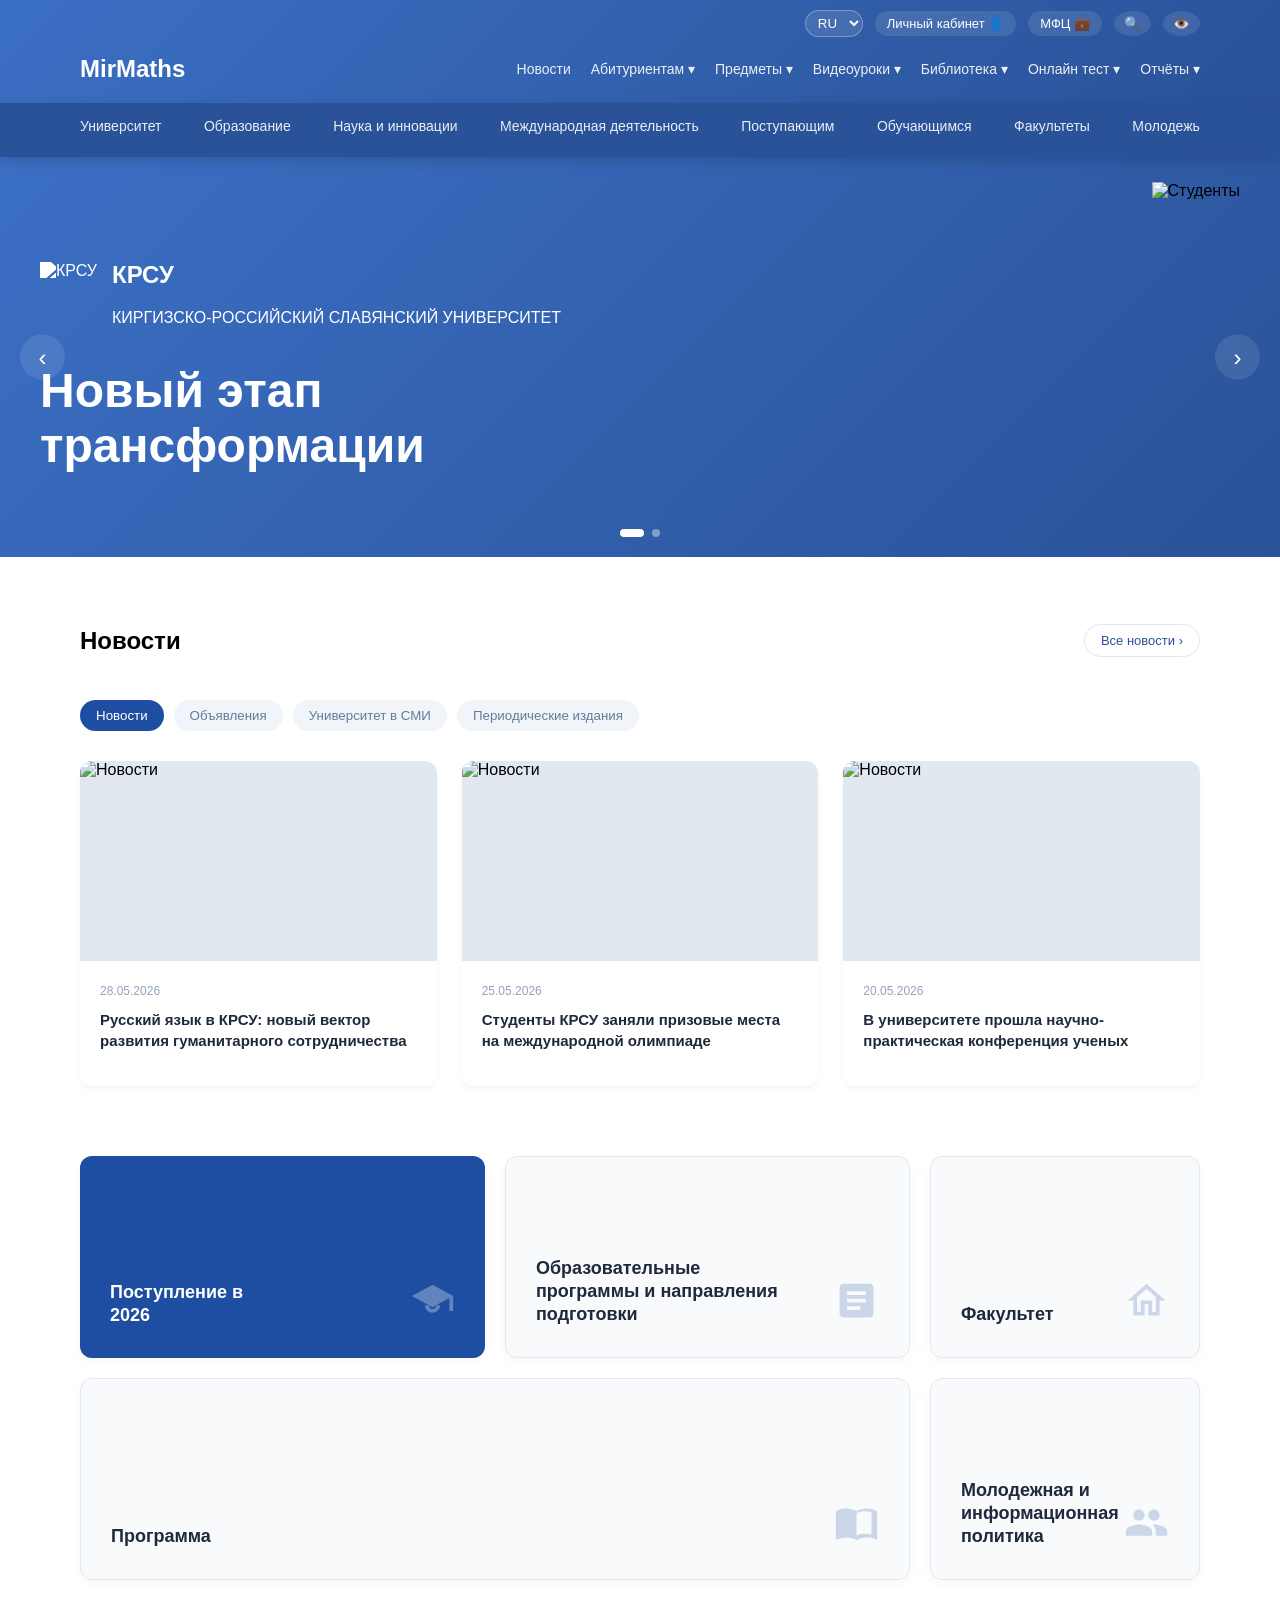
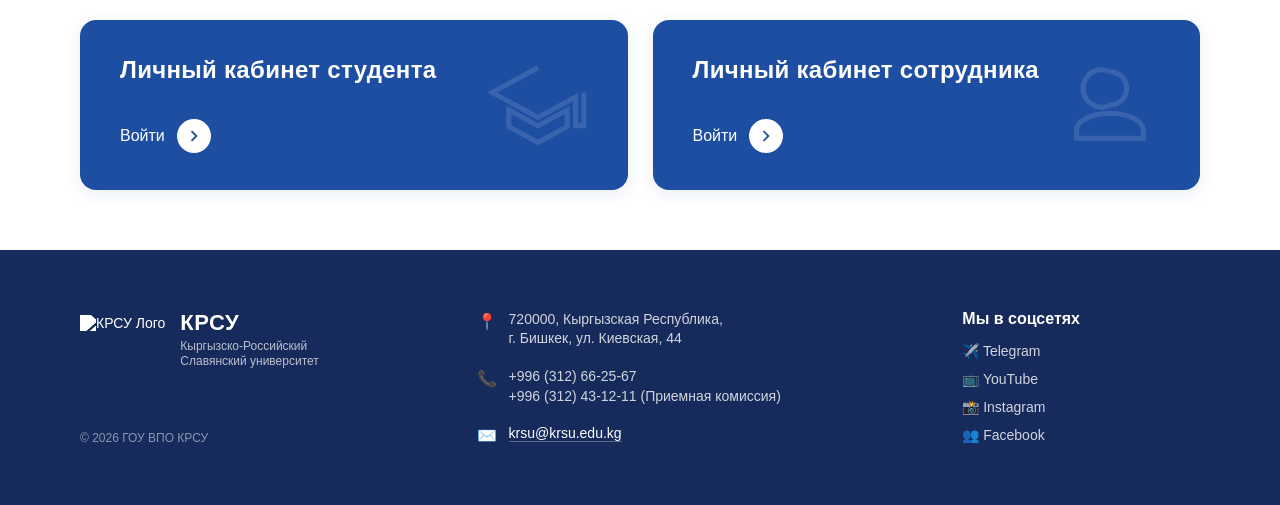
==== index.html @ fe32b7de "Initial commit" ====
<!DOCTYPE html>
<html lang="ru">
<head>
    <meta charset="UTF-8">
    <meta name="viewport" content="width=device-width, initial-scale=1.0">
    <title>KRSU Web Model</title>
    <link rel="stylesheet" href="style/style.css">
</head>
<body>

    <nav class="krsu-header">
        <div class="top-bar">
            <div class="top-right-group">
                <select class="lang-select">
                    <option>RU</option>
                    <option>KG</option>
                    <option>UZ</option>
                </select>
                <a href="#" class="nav-btn">Личный кабинет 👤</a>
                <a href="#" class="nav-btn">МФЦ 💼</a>
                <button class="icon-btn">🔍</button>
                <button class="icon-btn">👁️</button>
            </div>
        </div>

        <div class="main-nav">
            <div class="logo">
                <img src="https://krsu.kg/themes/custom/krsu/logo.svg" alt="MirMaths Лого" onerror="this.style.display='none'; this.nextElementSibling.style.display='block';">
                <span style="display:none; font-weight: bold; font-size: 24px; color: white;">MirMaths</span>
            </div>
            
            <ul class="sub-menu">
                <li><a href="#">Новости</a></li>
                <li class="dropdown">
                    <a href="#">Абитуриентам ▾</a>
                    <ul class="dropdown-menu">
                        <li><a href="#">Пособия для подготовки к тестированию</a></li>
                        <li><a href="#">Независимое тестирование школьников</a></li>
                        <li><a href="#">Правила поведения участника Общереспубликанского тестирования</a></li>
                    </ul>
                </li>
                <li class="dropdown">
                    <a href="#">Предметы ▾</a>
                    <ul class="dropdown-menu">
                        <li><a href="#">Математика</a></li>
                        <li><a href="#">Физика</a></li>
                        <li><a href="#">Информатика</a></li>
                    </ul>
                </li>
                <li class="dropdown">
                    <a href="#">Видеоуроки ▾</a>
                    <ul class="dropdown-menu">
                        <li><a href="#">Видеоуроки по подготовке к ОРТ</a></li>
                        <li><a href="#">Независимое тестирование школьников</a></li>
                    </ul>
                </li>
                <li class="dropdown">
                    <a href="#">Библиотека ▾</a>
                    <ul class="dropdown-menu">
                        <li><a href="#">Учебник</a></li>
                        <li><a href="#">Видеоурок</a></li>
                    </ul>
                </li>
                <li class="dropdown">
                    <a href="#">Онлайн тест ▾</a>
                    <ul class="dropdown-menu">
                        <li><a href="tests/test.html">Математика</a></li>
                        <li><a href="tests/test.html">Физика</a></li>
                        <li><a href="tests/test.html">Информатика</a></li>
                    </ul>
                </li>
                <li class="dropdown">
                    <a href="#">Отчёты ▾</a>
                    <ul class="dropdown-menu">
                        <li><a href="#">Вопрос-ответ</a></li>
                        <li><a href="#">Результаты</a></li>
                        <li><a href="#">Регистрация на ОРТ</a></li>
                    </ul>
                </li>
            </ul>
        </div>
    </nav>

    <div class="bottom-nav">
        <ul class="primary-menu">
            <li><a href="#">Университет</a></li>
            <li><a href="#">Образование</a></li>
            <li><a href="#">Наука и инновации</a></li>
            <li class="dropdown-mega">
                <a href="#">Международная деятельность</a>
                <div class="mega-menu">
                    <div class="mega-column">
                        <h3>Общая информация</h3>
                        <ul>
                            <li><a href="#">Нормативные документы</a></li>
                            <li><a href="#">Информационный бюллетень</a></li>
                        </ul>
                    </div>
                    <div class="mega-column">
                        <h3>Структура управления</h3>
                        <ul>
                            <li><a href="#">Управление международных связей</a></li>
                            <li><a href="#">Отдел международных связей</a></li>
                            <li><a href="#">Отдел по работе с иностранными студентами</a></li>
                        </ul>
                    </div>
                </div>
            </li>
            <li><a href="#">Поступающим</a></li>
            <li><a href="#">Обучающимся</a></li>
            <li><a href="#">Факультеты</a></li>
            <li><a href="#">Молодежь</a></li>
        </ul>
    </div>

    <section class="hero-slider">
        <div class="slider-wrapper">
            <div class="slide active">
                <div class="slider-container">
                    <div class="slider-content">
                        <div class="slider-logo">
                            <img src="https://krsu.kg/themes/custom/krsu/logo.svg" alt="КРСУ">
                            <div class="logo-text"><h2>КРСУ</h2><p>КИРГИЗСКО-РОССИЙСКИЙ СЛАВЯНСКИЙ УНИВЕРСИТЕТ</p></div>
                        </div>
                        <h1 class="slider-title">Новый этап<br>трансформации</h1>
                    </div>
                    <div class="slider-image">
                        <img src="https://krsu.kg/sites/default/files/2024-03/banner-students.png" alt="Студенты">
                    </div>
                </div>
            </div>

            <div class="slide">
                <div class="slider-container">
                    <div class="slider-content">
                        <div class="slider-logo">
                            <img src="https://krsu.kg/themes/custom/krsu/logo.svg" alt="КРСУ">
                            <div class="logo-text"><h2>Прием 2026</h2><p>ГОРЯЧАЯ ЛИНИЯ ПРИЕМНОЙ КОМИССИИ</p></div>
                        </div>
                        <h1 class="slider-title" style="font-size: 45px;">+996 (777) 43-12-11</h1>
                    </div>
                    <div class="slider-image" style="opacity: 0.4;">
                        <img src="https://krsu.kg/sites/default/files/2024-03/banner-students.png" alt="Студенты">
                    </div>
                </div>
            </div>
        </div>

        <div class="slider-dots">
            <span class="dot active"></span>
            <span class="dot"></span>
        </div>
        <button class="slider-arrow prev-arrow">‹</button>
        <button class="slider-arrow next-arrow">›</button>
    </section>

    <section class="news-section">
        <div class="news-container">
            <div class="news-header">
                <h2>Новости</h2>
                <a href="#" class="all-news-btn">Все новости <span class="arrow-icon">›</span></a>
            </div>

            <div class="news-tabs">
                <button class="tab-btn active">Новости</button>
                <button class="tab-btn">Объявления</button>
                <button class="tab-btn">Университет в СМИ</button>
                <button class="tab-btn">Периодические издания</button>
            </div>

            <div class="news-grid">
                <div class="news-card">
                    <div class="card-image">
                        <img src="https://krsu.kg/sites/default/files/styles/news_main/public/2024-03/news1.jpg" alt="Новости">
                    </div>
                    <div class="card-body">
                        <span class="card-date">28.05.2026</span>
                        <h3 class="card-title">Русский язык в КРСУ: новый вектор развития гуманитарного сотрудничества</h3>
                    </div>
                </div>

                <div class="news-card">
                    <div class="card-image">
                        <img src="https://krsu.kg/sites/default/files/styles/news_main/public/2024-03/news2.jpg" alt="Новости">
                    </div>
                    <div class="card-body">
                        <span class="card-date">25.05.2026</span>
                        <h3 class="card-title">Студенты КРСУ заняли призовые места на международной олимпиаде</h3>
                    </div>
                </div>

                <div class="news-card">
                    <div class="card-image">
                        <img src="https://krsu.kg/sites/default/files/styles/news_main/public/2024-03/news3.jpg" alt="Новости">
                    </div>
                    <div class="card-body">
                        <span class="card-date">20.05.2026</span>
                        <h3 class="card-title">В университете прошла научно-практическая конференция ученых</h3>
                    </div>
                </div>
            </div>
        </div>
    </section>

    <section class="info-blocks-section">
        <div class="info-container">
            <div class="info-grid">
                <div class="info-box blue-box">
                    <div class="info-box-content">
                        <h3>Поступление в 2026</h3>
                    </div>
                    <div class="info-box-icon">
                        <svg viewBox="0 0 24 24"><path d="M12 3L1 9l11 6 9-4.91V17h2V9L12 3z M4.4 11.23l7.6 4.15 7.6-4.15L12 15.38l-7.6-4.15z M12 18c-2.21 0-4-1.79-4-4h2c0 1.1.9 2 2 2s2-.9 2-2h2c0 2.21-1.79 4-4 4z"/></svg>
                    </div>
                </div>

                <div class="info-box white-box">
                    <div class="info-box-content">
                        <h3>Образовательные программы и направления подготовки</h3>
                    </div>
                    <div class="info-box-icon">
                        <svg viewBox="0 0 24 24"><path d="M19 3H5c-1.1 0-2 .9-2 2v14c0 1.1.9 2 2 2h14c1.1 0 2-.9 2-2V5c0-1.1-.9-2-2-2zm-5 14H7v-2h7v2zm3-4H7v-2h10v2zm0-4H7V7h10v2z"/></svg>
                    </div>
                </div>

                <div class="info-box white-box">
                    <div class="info-box-content">
                        <h3>Факультет</h3>
                    </div>
                    <div class="info-box-icon">
                        <svg viewBox="0 0 24 24"><path d="M12 3L2 12h3v8h6v-6h2v6h6v-8h3L12 3zm5 15h-2v-6H9v6H7v-7.81l5-4.5 5 4.5V18z"/></svg>
                    </div>
                </div>

                <div class="info-box white-box wide-box">
                    <div class="info-box-content">
                        <h3>Программа</h3>
                    </div>
                    <div class="info-box-icon">
                        <svg viewBox="0 0 24 24"><path d="M21 5c-1.11-.35-2.33-.5-3.5-.5-1.95 0-4.05.4-5.5 1.5-1.45-1.1-3.55-1.5-5.5-1.5S2.45 4.9 1 6v14.65c0 .25.25.5.5.5.1 0 .15-.05.25-.05C3.1 20.45 5.05 20 6.5 20c1.95 0 4.05.4 5.5 1.5 1.35-.85 3.1-1.5 5.5-1.5 1.65 0 3.35.3 4.75 1.05.1.05.15.05.25.05.25 0 .5-.25.5-.5V6c-.6-.45-1.35-.75-2-1zm-1 13.5c-1.1-.35-2.3-.5-3.5-.5-1.7 0-3.45.3-4.5 1V7c1.05-.7 2.8-1 4.5-1 1.2 0 2.4.15 3.5.5v11z"/></svg>
                    </div>
                </div>

                <div class="info-box white-box wide-box-2">
                    <div class="info-box-content">
                        <h3>Молодежная и информационная политика</h3>
                    </div>
                    <div class="info-box-icon">
                        <svg viewBox="0 0 24 24"><path d="M16 11c1.66 0 2.99-1.34 2.99-3S17.66 5 16 5s-3 1.34-3 3 1.34 3 3 3zm-8 0c1.66 0 2.99-1.34 2.99-3S9.66 5 8 5 5 6.34 5 8s1.34 3 3 3zm0 2c-2.33 0-7 1.17-7 3.5V19h14v-2.5c0-2.33-4.67-3.5-7-3.5zm8 0c-.29 0-.62.02-.97.05 1.16.84 1.97 1.97 1.97 3.45V19h6v-2.5c0-2.33-4.67-3.5-7-3.5z"/></svg>
                    </div>
                </div>
            </div>
        </div>
    </section>

    <section class="cabinet-section">
        <div class="cabinet-container">
            <div class="cabinet-card">
                <div class="cabinet-card-content">
                    <h2>Личный кабинет студента</h2>
                    <a href="#" class="cabinet-login-link">
                        <span>Войти</span>
                        <div class="cabinet-arrow-circle">
                            <svg viewBox="0 0 24 24"><path d="M8.59,16.59L13.17,12L8.59,7.41L10,6L16,12L10,18L8.59,16.59Z"/></svg>
                        </div>
                    </a>
                </div>
                <div class="cabinet-card-icon">
                    <svg viewBox="0 0 24 24">
                        <path d="M12,3L1,9L12,15L21,10.09V17H23V9M5,13.18V17.18L12,21L19,17.18V13.18L12,17L5,13.18Z"/>
                    </svg>
                </div>
            </div>

            <div class="cabinet-card">
                <div class="cabinet-card-content">
                    <h2>Личный кабинет сотрудника</h2>
                    <a href="#" class="cabinet-login-link">
                        <span>Войти</span>
                        <div class="cabinet-arrow-circle">
                            <svg viewBox="0 0 24 24"><path d="M8.59,16.59L13.17,12L8.59,7.41L10,6L16,12L10,18L8.59,16.59Z"/></svg>
                        </div>
                    </a>
                </div>
                <div class="cabinet-card-icon">
                    <svg viewBox="0 0 24 24">
                        <path d="M12,4A4,4 0 0,1 16,8A4,4 0 0,1 12,12A4,4 0 0,1 8,12A4,4 0 0,1 12,4M12,14C16.42,14 20,15.79 20,18V20H4V18C4,15.79 7.58,14 12,14Z"/>
                    </svg>
                </div>
            </div>
        </div>
    </section>

    <footer class="krsu-footer-panel">
        <div class="footer-container">
            <div class="footer-brand">
                <div class="footer-logo">
                    <img src="https://krsu.kg/themes/custom/krsu/logo.svg" alt="КРСУ Лого">
                    <div class="footer-brand-text">
                        <h3>КРСУ</h3>
                        <p>Кыргызско-Российский<br>Славянский университет</p>
                    </div>
                </div>
                <p class="footer-copyright">© 2026 ГОУ ВПО КРСУ</p>
            </div>

            <div class="footer-contacts">
                <div class="contact-item">
                    <span class="contact-icon">📍</span>
                    <p>720000, Кыргызская Республика,<br>г. Бишкек, ул. Киевская, 44</p>
                </div>
                <div class="contact-item">
                    <span class="contact-icon">📞</span>
                    <p>+996 (312) 66-25-67<br>+996 (312) 43-12-11 (Приемная комиссия)</p>
                </div>
                <div class="contact-item">
                    <span class="contact-icon">✉️</span>
                    <p><a href="mailto:krsu@krsu.edu.kg">krsu@krsu.edu.kg</a></p>
                </div>
            </div>

            <div class="footer-social">
                <h4>Мы в соцсетях</h4>
                <div class="social-links">
                    <a href="#">✈️ Telegram</a>
                    <a href="#">📺 YouTube</a>
                    <a href="#">📸 Instagram</a>
                    <a href="#">👥 Facebook</a>
                </div>
            </div>
        </div>
    </footer>

    <script>
        const slides = document.querySelectorAll('.slide');
        const dots = document.querySelectorAll('.dot');
        const nextBtn = document.querySelector('.next-arrow');
        const prevBtn = document.querySelector('.prev-arrow');
        let currentSlide = 0;

        function showSlide(index) {
            slides.forEach(s => s.classList.remove('active'));
            dots.forEach(d => d.classList.remove('active'));
            if(index >= slides.length) currentSlide = 0;
            if(index < 0) currentSlide = slides.length - 1;
            slides[currentSlide].classList.add('active');
            dots[currentSlide].classList.add('active');
        }

        nextBtn.addEventListener('click', () => { currentSlide++; showSlide(currentSlide); });
        prevBtn.addEventListener('click', () => { currentSlide--; showSlide(currentSlide); });
        dots.forEach((dot, i) => dot.addEventListener('click', () => { currentSlide = i; showSlide(currentSlide); }));

        setInterval(() => { currentSlide++; showSlide(currentSlide); }, 5000);

        const grid = document.querySelector('.news-grid');
        setInterval(() => {
            const firstCard = grid.querySelector('.news-card');
            grid.style.transition = 'transform 0.5s ease';
            setTimeout(() => {
                grid.appendChild(firstCard);
            }, 100);
        }, 6000);
    </script>

</body>
</html>
---- style/style.css ----
/* Умумий созламалар */
body { 
    margin: 0; 
    font-family: 'Segoe UI', Tahoma, Geneva, Verdana, sans-serif; 
    background-color: #f8fafc;
}

/* Асосий кўк шапка (1 ва 2-қаторлар учун) */
.krsu-header {
    background: linear-gradient(135deg, #3b6fc4, #2a5298);
    padding: 10px 80px;
    color: white;
    display: flex;
    flex-direction: column;
}

/* --- 1-ҚАТОР УСЛУБЛАРИ --- */
.top-bar {
    display: flex;
    justify-content: flex-end; 
    padding-bottom: 8px;
}
.top-right-group { 
    display: flex; 
    align-items: center; 
    gap: 12px; 
}
.lang-select {
    background: rgba(255, 255, 255, 0.1); 
    color: white;
    border: 1px solid rgba(255, 255, 255, 0.3); 
    padding: 4px 8px; 
    border-radius: 20px; 
    cursor: pointer;
}
.lang-select option { 
    color: #333; 
}
.nav-btn {
    color: white; 
    text-decoration: none; 
    font-size: 13px;
    background: rgba(255, 255, 255, 0.1); 
    padding: 5px 12px; 
    border-radius: 20px; 
    transition: 0.3s;
}
.nav-btn:hover { 
    background: rgba(255, 255, 255, 0.2); 
}
.icon-btn {
    background: rgba(255, 255, 255, 0.1); 
    border: none; 
    color: white;
    padding: 5px 10px; 
    border-radius: 50%; 
    cursor: pointer;
}

/* --- 2-ҚАТОР УСЛУБЛАРИ --- */
.main-nav { 
    display: flex; 
    justify-content: space-between; 
    align-items: center; 
    padding: 10px 0; 
}
.logo img { 
    height: 55px; 
}
.sub-menu { 
    display: flex; 
    list-style: none; 
    margin: 0; 
    padding: 0; 
    gap: 20px; 
}
.sub-menu a { 
    color: rgba(255, 255, 255, 0.9); 
    text-decoration: none; 
    font-size: 14px; 
    font-weight: 500; 
}
.sub-menu a:hover { 
    color: white; 
}

/* --- 3-ҚАТОР: МУСТАҚИЛ ВА ИДЕАЛ ҚОТИБ ТУРУВЧИ МЕНЮ --- */
.bottom-nav {
    background: #2a5298; /* Ўчмас тўқ кўк ранг */
    padding: 15px 80px; 
    position: sticky;
    top: 0;
    z-index: 9999; /* Экранда ҳамма нарсадан устун туриши учун */
    box-shadow: 0 4px 12px rgba(0, 0, 0, 0.15);
}
.primary-menu {
    display: flex;
    justify-content: space-between; 
    list-style: none;
    margin: 0;
    padding: 0;
    max-width: 1200px;
    margin: 0 auto; /* Янгиликлар билан бир текисда туриши учун марказлаш */
}
.primary-menu li {
    display: flex;
    align-items: center;
}
.primary-menu li a {
    color: rgba(255, 255, 255, 0.9) !important; 
    text-decoration: none !important;
    font-size: 14px; 
    font-weight: 400;
    white-space: nowrap; 
    padding-bottom: 5px; 
    transition: all 0.2s ease-in-out;
    border-bottom: 3px solid transparent !important; 
}
.primary-menu li a:hover,
.primary-menu li a.active,
.primary-menu li.dropdown-mega:hover > a {
    color: #ffffff !important;
    border-bottom: 3px solid #ffffff !important; 
}

/* --- МЕГА-МЕНЮ --- */
.dropdown-mega { position: relative; }
.mega-menu {
    display: none; 
    position: absolute;
    top: 100%;
    left: 50%;
    transform: translateX(-50%); 
    background-color: white;
    width: 850px; 
    padding: 30px;
    box-shadow: 0px 10px 30px rgba(0,0,0,0.15);
    border-radius: 15px; 
    z-index: 10000;
    margin-top: 15px; 
    gap: 50px;
}
.dropdown-mega:hover .mega-menu { display: flex; }
.mega-column { flex: 1; }
.mega-column h3 {
    color: #333;
    font-size: 16px;
    margin-bottom: 15px;
    font-weight: bold;
    margin-top: 0;
}
.mega-column ul { list-style: none; padding: 0; margin: 0; }
.mega-column ul li { margin-bottom: 12px; }
.mega-column ul li a {
    color: #444 !important; 
    text-decoration: none !important;
    font-size: 14px !important;
    border-bottom: none !important; 
    padding: 0 !important;
}
.mega-column ul li a:hover { color: #1e4ea1 !important; }

/* --- СТАНДАРТ DROPDOWN --- */
.dropdown { position: relative; }
.dropdown-menu {
    display: none;
    position: absolute;
    top: 100%;
    left: 0;
    background: white;
    padding: 10px 0;
    list-style: none;
    border-radius: 6px;
    box-shadow: 0px 5px 15px rgba(0,0,0,0.2);
    min-width: 160px;
    z-index: 10000;
    margin-top: 5px;
}
.dropdown-menu li a {
    color: #333 !important;
    padding: 8px 20px !important;
    display: block;
    font-size: 13px !important;
    border-bottom: none !important;
}
.dropdown-menu li a:hover {
    background-color: #f0f4f8;
    color: #2a5298 !important;
    border-bottom: none !important;
}
.dropdown:hover .dropdown-menu { display: block; }

/* --- СЛАЙДЕР --- */
.hero-slider {
    background: linear-gradient(135deg, #3b6fc4, #2a5298);
    position: relative; 
    height: 400px; 
    overflow: hidden;
}
.slider-wrapper { width: 100%; height: 100%; position: relative; }
.slide {
    position: absolute; width: 100%; height: 100%; opacity: 0;
    transition: opacity 0.8s ease-in-out; display: flex; align-items: center;
}
.slide.active { opacity: 1; z-index: 5; }
.slider-container { 
    max-width: 1200px; margin: 0 auto; width: 100%; display: flex; 
    justify-content: space-between; align-items: center; padding: 0 40px;
}
.slider-content { color: white; max-width: 600px; }
.slider-logo { display: flex; align-items: center; gap: 15px; margin-bottom: 20px; }
.slider-logo img { height: 60px; filter: brightness(0) invert(1); }
.slider-title { font-size: 48px; margin: 0; font-weight: 700; }
.slider-image { height: 350px; }
.slider-image img { height: 100%; object-fit: contain; }

.slider-arrow {
    position: absolute; top: 50%; transform: translateY(-50%); background: rgba(255,255,255,0.1);
    border: none; color: white; width: 45px; height: 45px; border-radius: 50%; font-size: 24px; cursor: pointer; z-index: 10;
}
.prev-arrow { left: 20px; } .next-arrow { right: 20px; }
.slider-dots { position: absolute; bottom: 20px; left: 50%; transform: translateX(-50%); display: flex; gap: 8px; z-index: 10; }
.dot { width: 8px; height: 8px; background: rgba(255,255,255,0.4); border-radius: 50%; cursor: pointer; }
.dot.active { width: 24px; background: white; border-radius: 4px; }

/* --- ЯНГИЛИКЛАР --- */
.news-section { padding: 50px 80px 30px 80px; background: #ffffff; }
.news-container { max-width: 1200px; margin: 0 auto; }
.news-header { display: flex; justify-content: space-between; align-items: center; margin-bottom: 25px; }
.all-news-btn { color: #2a5298; text-decoration: none; border: 1px solid #e2e8f0; padding: 8px 16px; border-radius: 20px; font-size: 13px; }
.news-tabs { display: flex; gap: 10px; margin-bottom: 30px; }
.tab-btn { background: #f1f5f9; border: none; padding: 8px 16px; border-radius: 20px; cursor: pointer; color: #627d98; }
.tab-btn.active { background: #1e4ea1; color: white; }
.news-grid { display: flex; gap: 25px; transition: transform 0.5s ease; }
.news-card { flex: 1; min-width: 30%; background: white; border-radius: 12px; overflow: hidden; box-shadow: 0 4px 6px -1px rgba(0,0,0,0.05); }
.card-image { height: 200px; background: #e2e8f0; }
.card-image img { width: 100%; height: 100%; object-fit: cover; }
.card-body { padding: 20px; }
.card-date { color: #94a3b8; font-size: 12px; }
.card-title { font-size: 15px; color: #1e293b; margin-top: 10px; line-height: 1.4; }

/* --- ИНФО БЛОКЛАР --- */
.info-blocks-section { padding: 40px 80px; background: #ffffff; }
.info-container { max-width: 1200px; margin: 0 auto; }
.info-grid { display: grid; grid-template-columns: 1.5fr 1.5fr 1fr; gap: 20px; }
.info-box { border-radius: 12px; padding: 30px; min-height: 140px; display: flex; justify-content: space-between; align-items: flex-end; box-shadow: 0 4px 12px rgba(0, 0, 0, 0.03); transition: transform 0.2s, box-shadow 0.2s; cursor: pointer; }
.info-box:hover { transform: translateY(-4px); box-shadow: 0 8px 20px rgba(0,0,0,0.08); }
.blue-box { background: #1e4ea1; color: white; }
.blue-box .info-box-icon svg { fill: rgba(255,255,255,0.3); }
.white-box { background: #f8fafc; color: #1e293b; border: 1px solid #e2e8f0; }
.white-box .info-box-icon svg { fill: #1e4ea1; opacity: 0.2; }
.info-box-content h3 { font-size: 18px; margin: 0; font-weight: 600; line-height: 1.3; max-width: 85%; }
.info-box-icon svg { width: 45px; height: 45px; }
.wide-box { grid-column: span 2; } .wide-box-2 { grid-column: span 1; }

/* --- КАБИНЕТЛАР --- */
.cabinet-section { padding: 0px 80px 60px 80px; background-color: #ffffff; }
.cabinet-container { max-width: 1200px; margin: 0 auto; display: flex; gap: 25px; }
.cabinet-card { flex: 1; background: #1e4ea1; border-radius: 16px; padding: 35px 40px; display: flex; justify-content: space-between; align-items: center; position: relative; overflow: hidden; box-shadow: 0 4px 15px rgba(30, 78, 161, 0.1); transition: transform 0.3s ease, box-shadow 0.3s ease; }
.cabinet-card:hover { transform: translateY(-5px); box-shadow: 0 10px 25px rgba(30, 78, 161, 0.2); }
.cabinet-card-content { display: flex; flex-direction: column; gap: 35px; z-index: 2; }
.cabinet-card-content h2 { color: white; font-size: 24px; font-weight: 600; margin: 0; letter-spacing: 0.3px; }
.cabinet-login-link { display: inline-flex; align-items: center; gap: 12px; color: white; text-decoration: none; font-size: 16px; font-weight: 500; width: fit-content; }
.cabinet-arrow-circle { width: 34px; height: 34px; background: white; border-radius: 50%; display: flex; align-items: center; justify-content: center; transition: transform 0.2s ease; }
.cabinet-arrow-circle svg { width: 22px; height: 22px; fill: #1e4ea1; }
.cabinet-login-link:hover .cabinet-arrow-circle { transform: scale(1.1); }
.cabinet-card-icon { z-index: 1; display: flex; align-items: center; }
.cabinet-card-icon svg { width: 100px; height: 100px; fill: none; stroke: rgba(255, 255, 255, 0.12); stroke-width: 1.2; }

/* --- ПАСТКИ ПАНЕЛЬ (FOOTER) --- */
.krsu-footer-panel {
    background-color: #162a5b; 
    color: #ffffff;
    padding: 60px 80px;
    font-size: 14px;
}
.footer-container { max-width: 1200px; margin: 0 auto; display: flex; justify-content: space-between; gap: 40px; }
.footer-brand { flex: 1.2; display: flex; flex-direction: column; justify-content: space-between; }
.footer-logo { display: flex; align-items: center; gap: 15px; }
.footer-logo img { height: 50px; filter: brightness(0) invert(1); }
.footer-brand-text h3 { margin: 0; font-size: 22px; font-weight: 700; letter-spacing: 0.5px; }
.footer-brand-text p { margin: 3px 0 0 0; font-size: 12px; color: rgba(255, 255, 255, 0.7); line-height: 1.3; }
.footer-copyright { margin: 30px 0 0 0; font-size: 12px; color: rgba(255, 255, 255, 0.5); }
.footer-contacts { flex: 1.5; display: flex; flex-direction: column; gap: 18px; }
.contact-item { display: flex; align-items: flex-start; gap: 12px; }
.contact-icon { font-size: 16px; margin-top: 2px; }
.contact-item p { margin: 0; color: rgba(255, 255, 255, 0.8); line-height: 1.4; }
.contact-item a { color: #ffffff; text-decoration: none; border-bottom: 1px solid rgba(255,255,255,0.3); transition: 0.2s; }
.contact-item a:hover { color: #3b6fc4; border-bottom-color: transparent; }
.footer-social { flex: 0.8; }
.footer-social h4 { margin: 0 0 15px 0; font-size: 16px; font-weight: 600; }
.social-links { display: flex; flex-direction: column; gap: 12px; }
.social-links a { color: rgba(255, 255, 255, 0.8); text-decoration: none; transition: color 0.2s; }
.social-links a:hover { color: #ffffff; text-decoration: underline; }
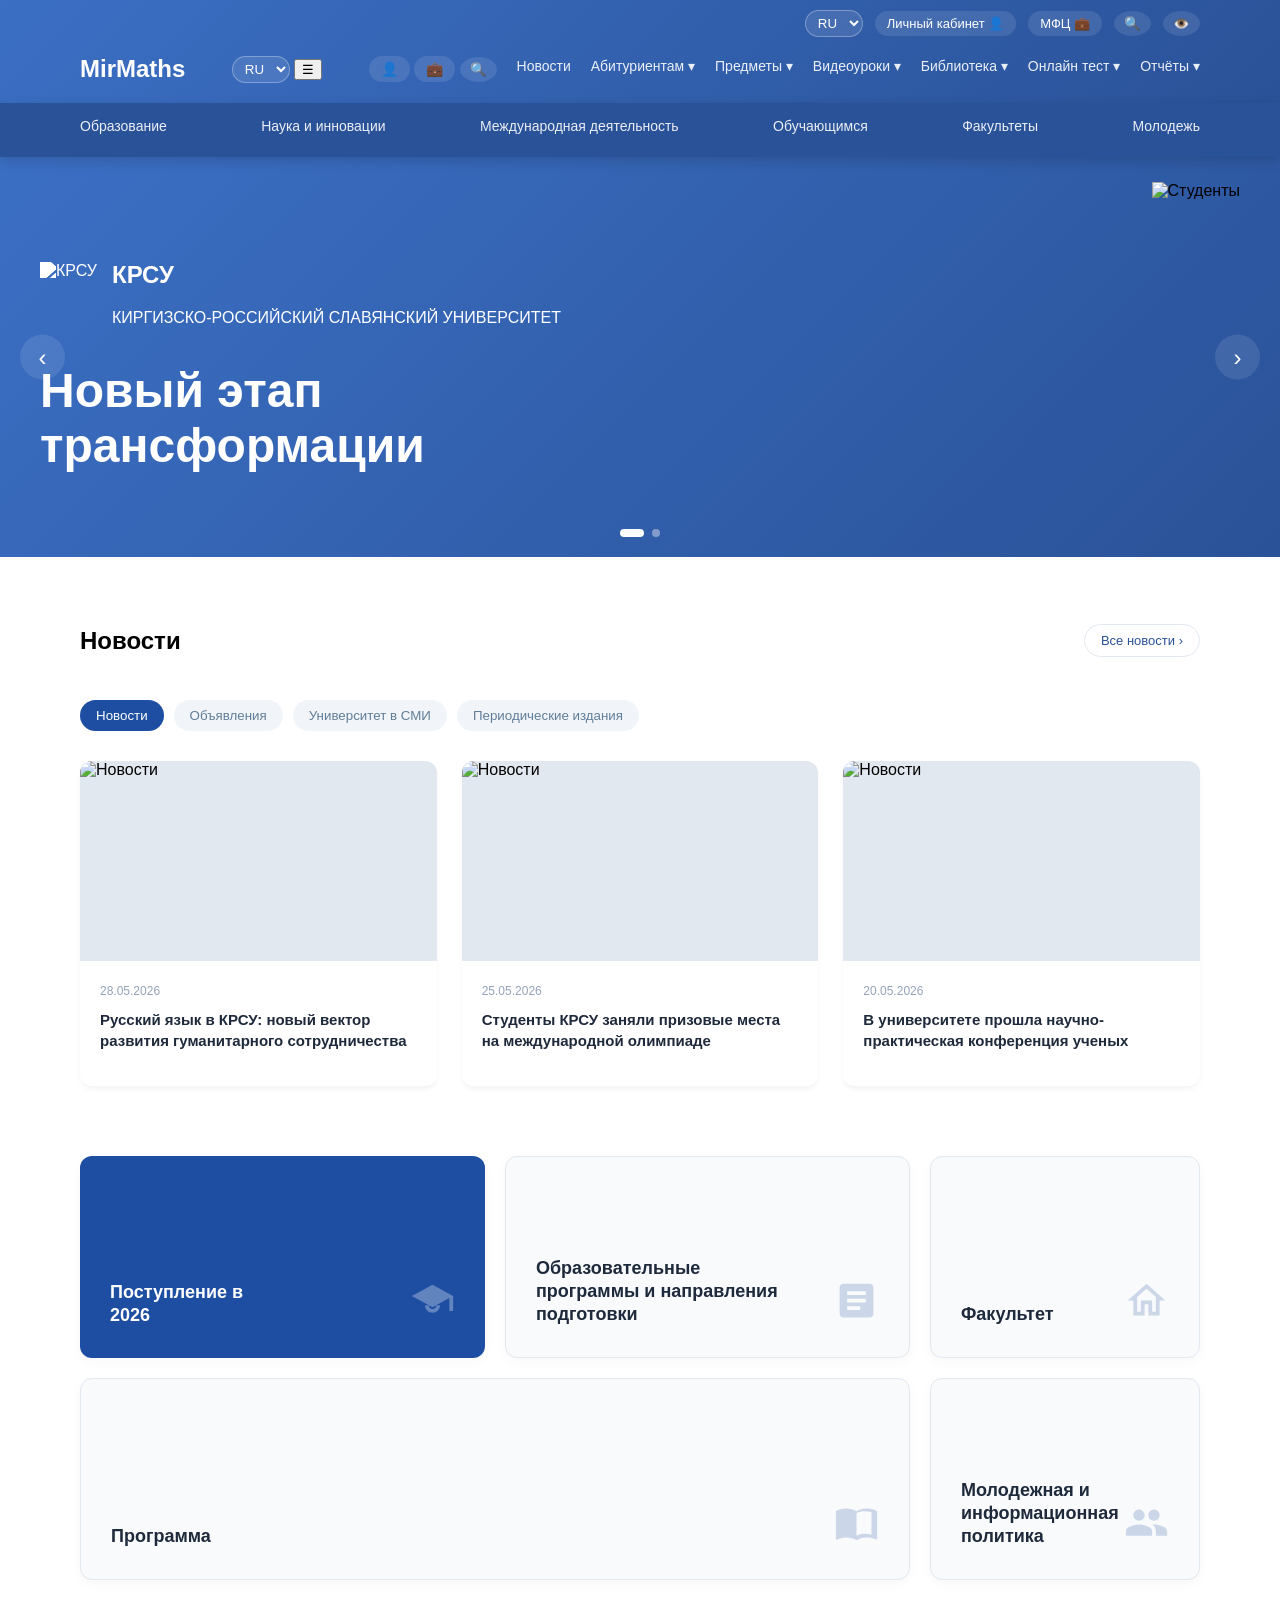
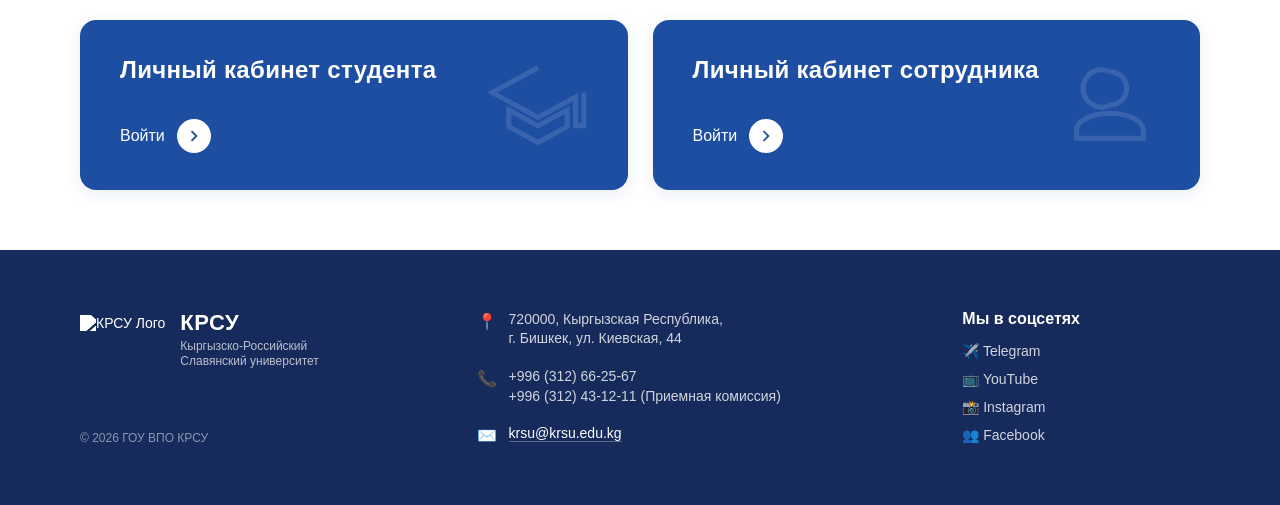
==== commit ef787871: "index.html" ====
--- a/index.html
+++ b/index.html
@@ -28,8 +28,24 @@
                 <img src="https://krsu.kg/themes/custom/krsu/logo.svg" alt="MirMaths Лого" onerror="this.style.display='none'; this.nextElementSibling.style.display='block';">
                 <span style="display:none; font-weight: bold; font-size: 24px; color: white;">MirMaths</span>
             </div>
+<div class="mobile-lang-wrapper">
+        <select class="lang-select">
+            <option>RU</option>
+            <option>KG</option>
+            <option>UZ</option>
+        </select>
+        <button class="menu-toggle" onclick="toggleMenu()">☰</button>
+    </div>
             
             <ul class="sub-menu">
+                <li class="mobile-top-bar">
+                    <div class="mobile-btns-group">
+                        <a href="#" class="nav-btn">👤</a>
+                        <a href="#" class="nav-btn">💼</a>
+                        <button class="icon-btn">🔍</button>
+                    </div>
+                </li>
+
                 <li><a href="#">Новости</a></li>
                 <li class="dropdown">
                     <a href="#">Абитуриентам ▾</a>
@@ -83,7 +99,6 @@
 
     <div class="bottom-nav">
         <ul class="primary-menu">
-            <li><a href="#">Университет</a></li>
             <li><a href="#">Образование</a></li>
             <li><a href="#">Наука и инновации</a></li>
             <li class="dropdown-mega">
@@ -106,7 +121,6 @@
                     </div>
                 </div>
             </li>
-            <li><a href="#">Поступающим</a></li>
             <li><a href="#">Обучающимся</a></li>
             <li><a href="#">Факультеты</a></li>
             <li><a href="#">Молодежь</a></li>
@@ -362,6 +376,6 @@
             }, 100);
         }, 6000);
     </script>
-
+<script src="js/script.js"></script>
 </body>
-</html>+</html>
--- a/style/style.css
+++ b/style/style.css
@@ -13,6 +13,7 @@
     display: flex;
     flex-direction: column;
 }
+
 
 /* --- 1-ҚАТОР УСЛУБЛАРИ --- */
 .top-bar {
@@ -291,4 +292,59 @@
 .footer-social h4 { margin: 0 0 15px 0; font-size: 16px; font-weight: 600; }
 .social-links { display: flex; flex-direction: column; gap: 12px; }
 .social-links a { color: rgba(255, 255, 255, 0.8); text-decoration: none; transition: color 0.2s; }
-.social-links a:hover { color: #ffffff; text-decoration: underline; }+.social-links a:hover { color: #ffffff; text-decoration: underline; }
+
+
+@media screen and (max-width: 600px) {
+    /* Барча элементларни экран энига мажбурий мослаш */
+    body, html {
+        overflow-x: hidden;
+        width: 100%;
+        margin: 0;
+        padding: 0;
+    }
+
+    /* Асосий блокларни кенглигини 100% га ўтказиш */
+    .container, header, .main-content, .footer {
+        width: 100% !important;
+        padding-left: 10px !important;
+        padding-right: 10px !important;
+        box-sizing: border-box !important;
+    }
+
+    /* Меню ва сарлавҳаларни бир устунга тушириш */
+    .menu, .nav-links, .header-content {
+        display: flex !important;
+        flex-direction: column !important;
+        align-items: center !important;
+    }
+
+    /* Шрифтни кичрайтириш */
+    h1 { font-size: 20px !important; }
+    
+    /* Расмларни экрандан катта бўлиб кетмаслигини таъминлаш */
+    img { max-width: 100% !important; height: auto !important; }
+}
+
+/* Мобил қурилмалар учун мажбурий тузатиш */
+@media screen and (max-width: 900px) {
+    .container, .header, .main, .footer, .content-wrapper, .section {
+        width: 100% !important;
+        margin: 0 !important;
+        padding: 5px !important;
+        max-width: 100% !important;
+    }
+
+    /* Расмларни экрандан чиқиб кетмаслигини таъминлаш */
+    img {
+        max-width: 100% !important;
+        height: auto !important;
+    }
+
+    /* Элементлар ёнма-ён эмас, устун бўлиб туриши учун */
+    .row, .menu, .grid {
+        display: flex !important;
+        flex-direction: column !important;
+    }
+}
+
